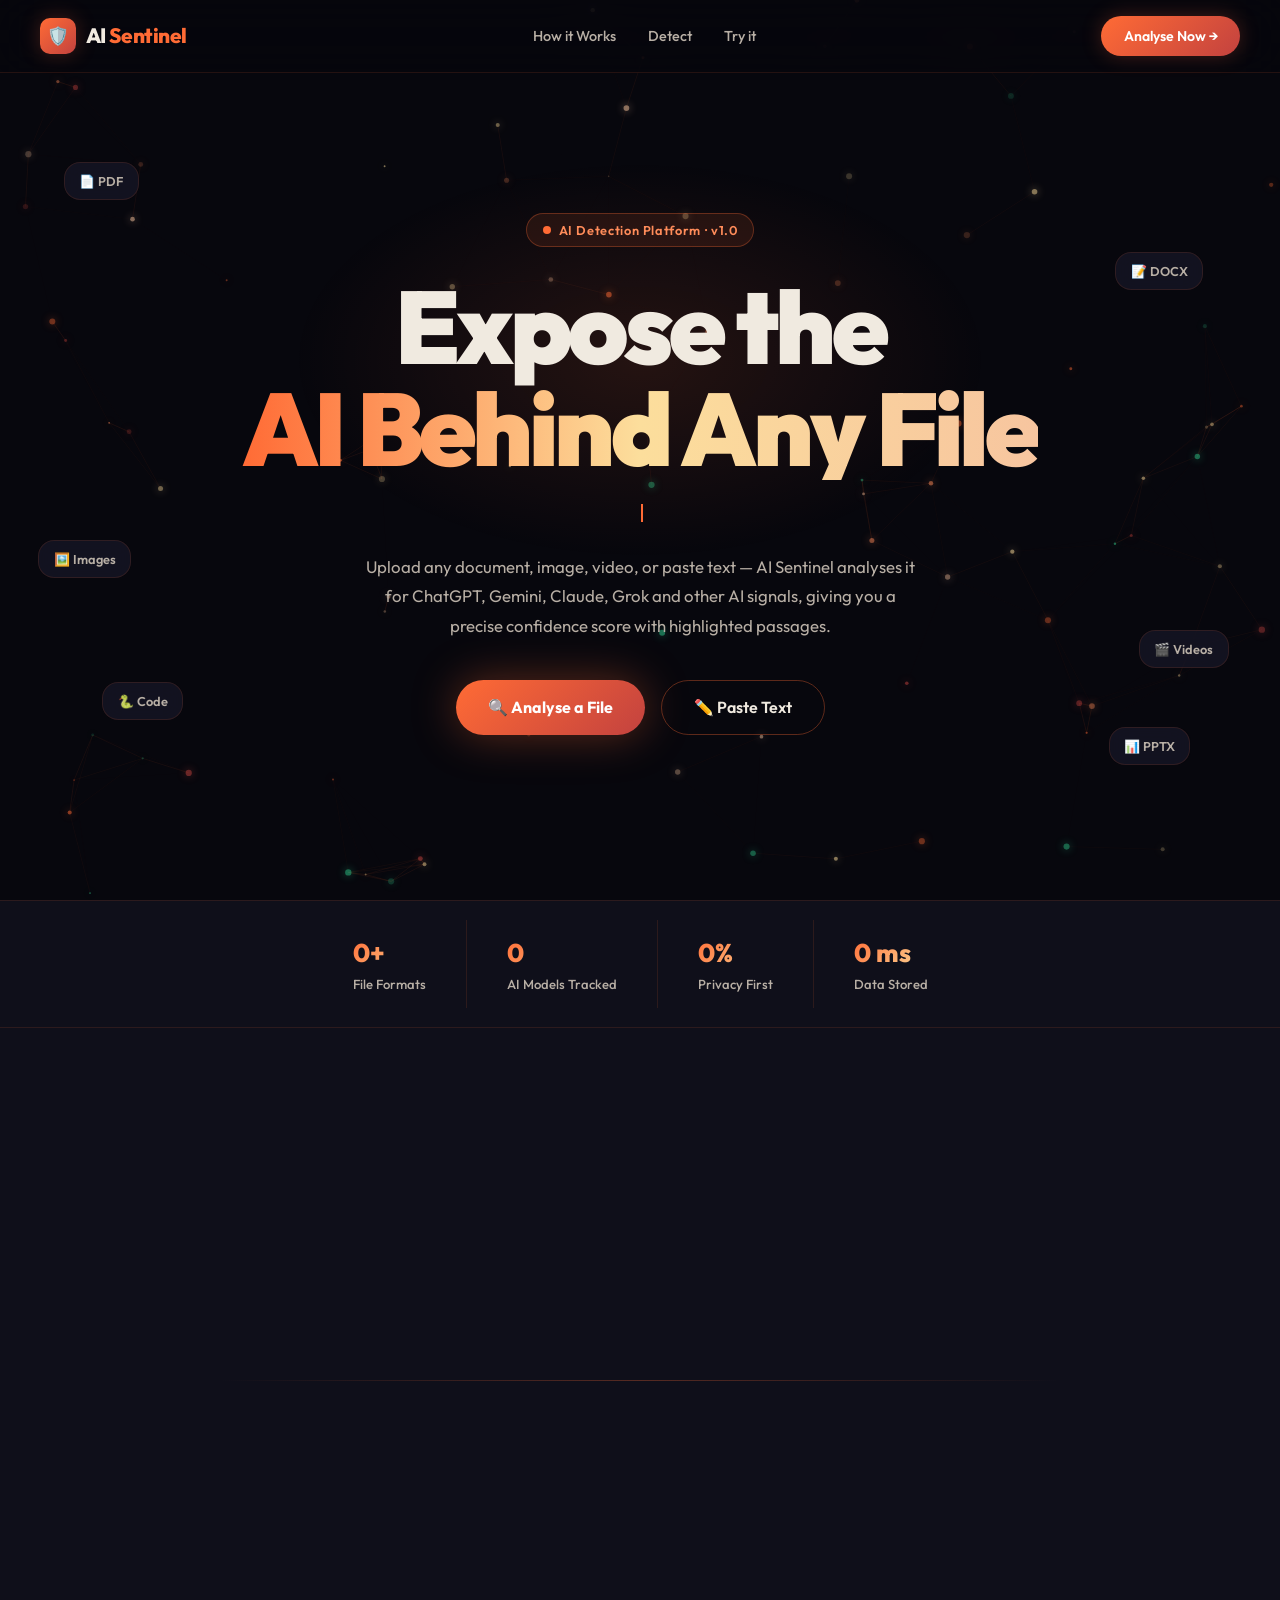
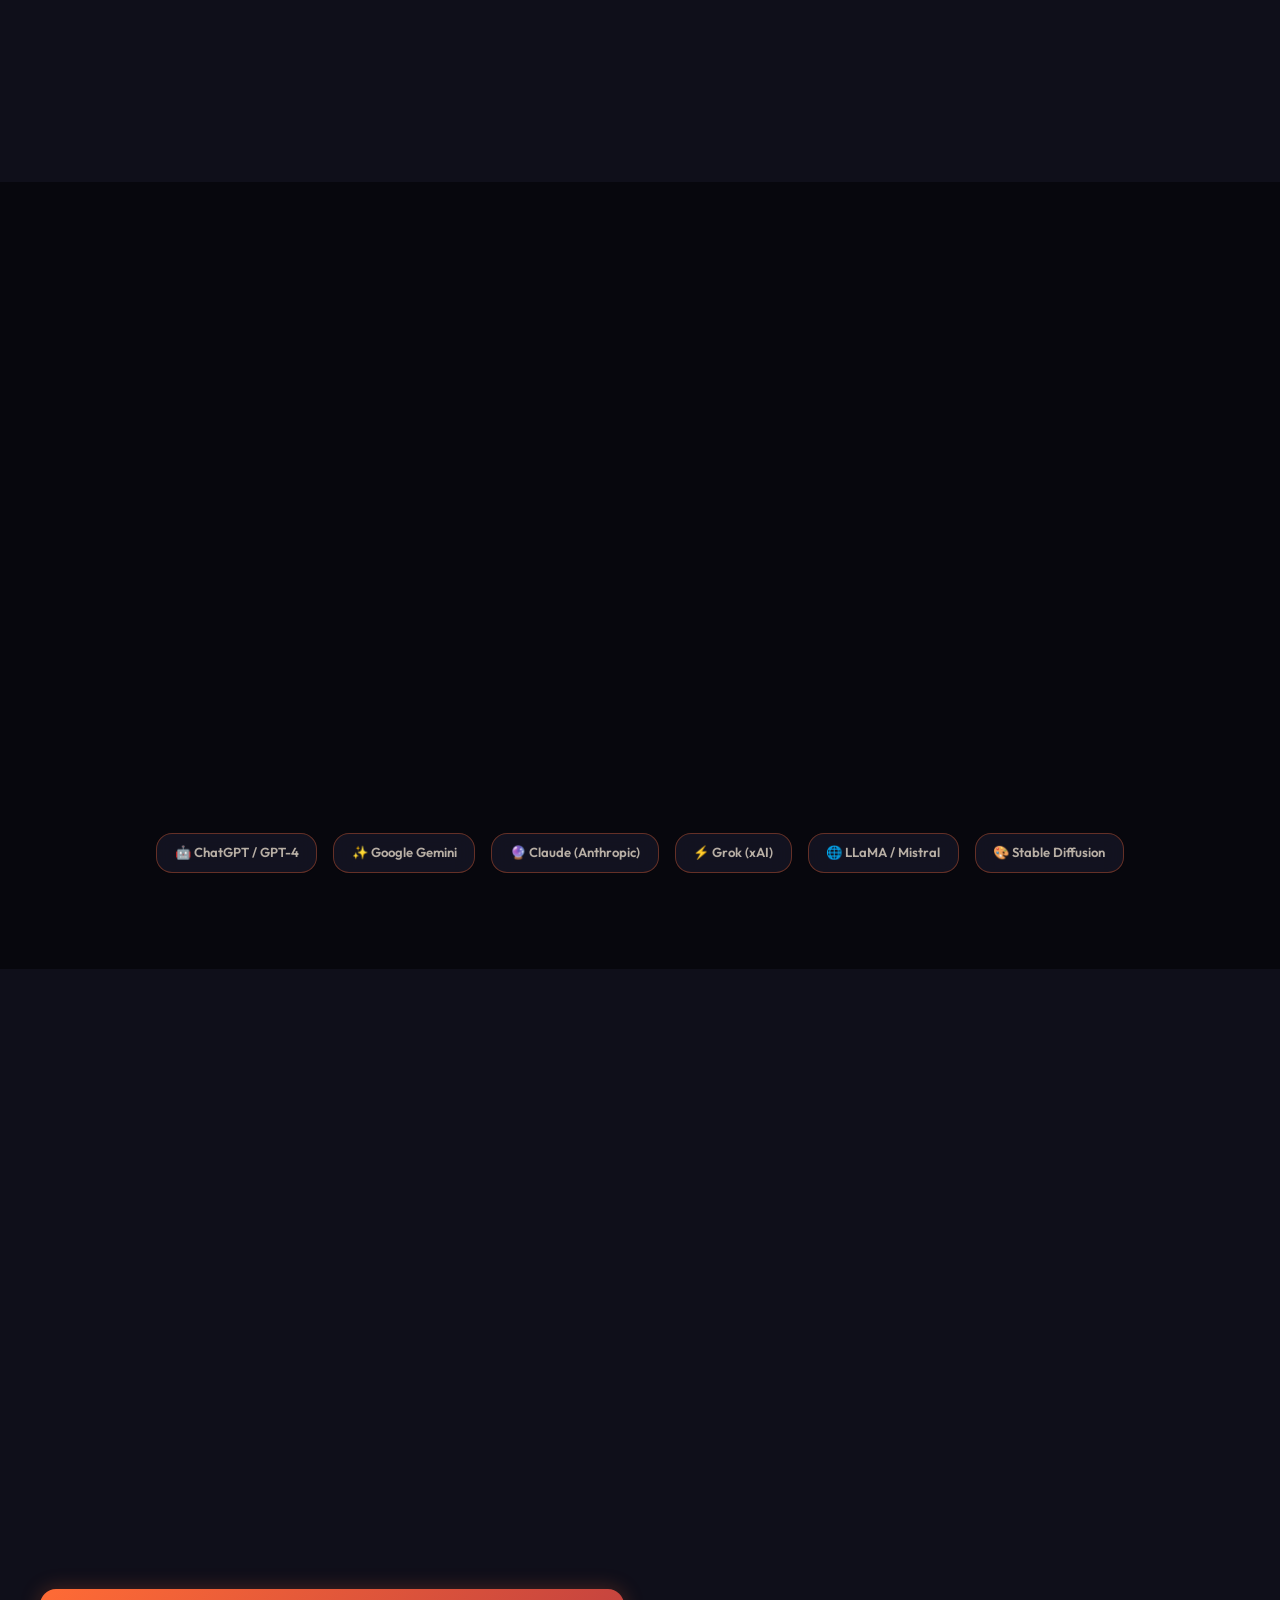
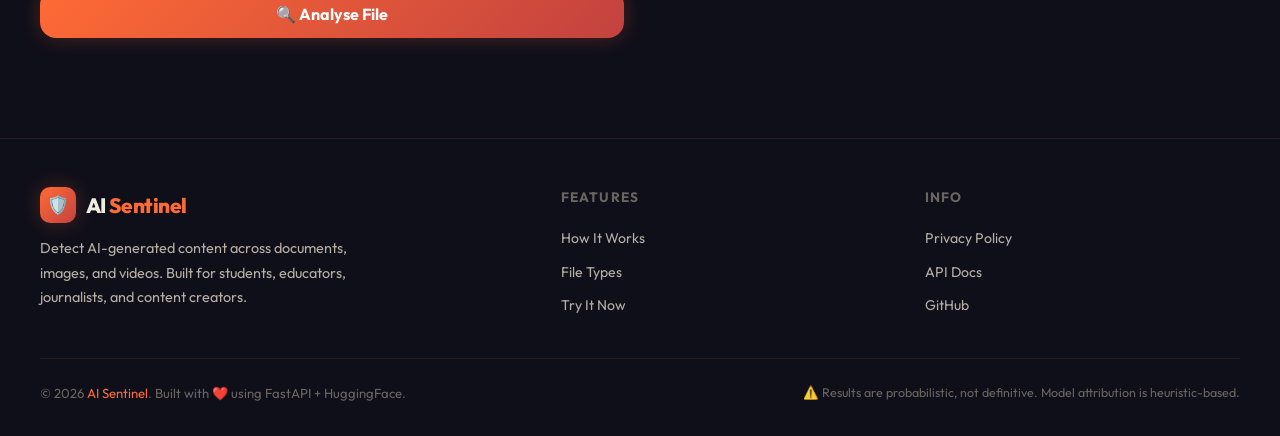
==== frontend/index.html @ 865d2814 "feat: Initial release of AI Sentinel v1.0.0 - Full-stack AI content detection (text, images, videos," ====
<!DOCTYPE html>
<html lang="en">
<head>
  <meta charset="UTF-8" />
  <meta name="viewport" content="width=device-width, initial-scale=1.0" />
  <title>AI Sentinel — AI Content Detector & Plagiarism Scanner</title>
  <meta name="description" content="Detect ChatGPT, Gemini, Claude & Grok AI-generated content in any file. Scan documents, images, videos, and code with AI Sentinel." />

  <link rel="stylesheet" href="css/main.css" />
  <link rel="stylesheet" href="css/animations.css" />
</head>
<body>

<!-- ══════════ HEADER ══════════ -->
<header class="header" id="header">
  <div class="logo">
    <div class="logo-icon">🛡️</div>
    <span class="logo-text">AI <span>Sentinel</span></span>
  </div>
  <nav>
    <ul class="nav">
      <li><a href="#how-it-works">How it Works</a></li>
      <li><a href="#what-we-detect">Detect</a></li>
      <li><a href="#upload">Try it</a></li>
    </ul>
  </nav>
  <a href="#upload" class="btn-header">Analyse Now →</a>
  <button class="hamburger" aria-label="Menu">
    <span></span><span></span><span></span>
  </button>
</header>

<!-- ══════════ HERO ══════════ -->
<section class="hero" id="hero">
  <canvas id="particle-canvas"></canvas>

  <!-- Floating file type badges -->
  <div class="hero-floats" aria-hidden="true">
    <div class="float-badge">📄 PDF</div>
    <div class="float-badge">📝 DOCX</div>
    <div class="float-badge">🖼️ Images</div>
    <div class="float-badge">🎬 Videos</div>
    <div class="float-badge">🐍 Code</div>
    <div class="float-badge">📊 PPTX</div>
  </div>

  <div class="hero-content">
    <div class="hero-badge">
      <span class="badge-dot"></span>
      AI Detection Platform · v1.0
    </div>

    <h1 class="hero-title">
      <span class="line1">Expose the</span>
      <span class="line2">AI Behind Any File</span>
    </h1>

    <p class="hero-typewriter">
      <span id="typewriter-text"></span><span class="typewriter-cursor"></span>
    </p>

    <p class="hero-desc">
      Upload any document, image, video, or paste text — AI Sentinel
      analyses it for ChatGPT, Gemini, Claude, Grok and other AI signals,
      giving you a precise confidence score with highlighted passages.
    </p>

    <div class="hero-actions">
      <a href="#upload" class="btn-primary">🔍 Analyse a File</a>
      <a href="#upload" class="btn-secondary">✏️ Paste Text</a>
    </div>
  </div>
</section>

<!-- ══════════ STATS BAR ══════════ -->
<div class="stats-bar">
  <div class="stat-item">
    <div>
      <div class="stat-num"><span data-count="15" data-suffix="+">0+</span></div>
      <div class="stat-label">File Formats</div>
    </div>
  </div>
  <div class="stat-item">
    <div>
      <div class="stat-num"><span data-count="6" data-suffix="">0</span></div>
      <div class="stat-label">AI Models Tracked</div>
    </div>
  </div>
  <div class="stat-item">
    <div>
      <div class="stat-num"><span data-count="100" data-suffix="%">0%</span></div>
      <div class="stat-label">Privacy First</div>
    </div>
  </div>
  <div class="stat-item">
    <div>
      <div class="stat-num"><span data-count="0" data-suffix=" ms">0 ms</span></div>
      <div class="stat-label">Data Stored</div>
    </div>
  </div>
</div>

<!-- ══════════ HOW IT WORKS ══════════ -->
<section class="how-section" id="how-it-works">
  <div class="container">
    <div style="text-align:center; margin-bottom:.5rem">
      <span class="section-tag reveal">⚙️ Process</span>
    </div>
    <h2 class="section-title reveal" style="text-align:center">How It <span>Works</span></h2>
    <p class="section-subtitle reveal" style="text-align:center; margin:0 auto 1rem">
      Three steps to uncover AI-generated content in any file.
    </p>

    <div class="steps-grid">
      <div class="step-card reveal delay-1">
        <div class="step-num">01</div>
        <div class="step-icon">📁</div>
        <h3 class="step-title">Upload Your File</h3>
        <p class="step-desc">Drag &amp; drop any document, image, or video — or simply paste text directly. We support PDF, DOCX, PPTX, code files, JPG, PNG, MP4 and more.</p>
      </div>
      <div class="step-card reveal delay-2">
        <div class="step-num">02</div>
        <div class="step-icon">🔬</div>
        <h3 class="step-title">Deep AI Analysis</h3>
        <p class="step-desc">Our engine extracts text, images, and video frames then runs them through state-of-the-art HuggingFace models to compute AI probability scores.</p>
      </div>
      <div class="step-card reveal delay-3">
        <div class="step-num">03</div>
        <div class="step-icon">📊</div>
        <h3 class="step-title">Detailed Report</h3>
        <p class="step-desc">Get a full breakdown — overall AI %, per-model attribution, highlighted passages, video timeline, and a downloadable report you can share.</p>
      </div>
    </div>
  </div>
</section>

<!-- ══════════ WHAT WE DETECT ══════════ -->
<section id="what-we-detect" style="background:var(--bg-0)">
  <div class="container">
    <span class="section-tag reveal">🎯 Coverage</span>
    <h2 class="section-title reveal">What We <span>Detect</span></h2>
    <p class="section-subtitle reveal">Every file type, every format, every corner.</p>

    <div class="detect-grid" style="margin-top:3rem">
      <div class="detect-card reveal delay-1">
        <div class="detect-icon">📄</div>
        <h3 class="detect-title">Documents</h3>
        <div class="detect-tags">
          <span class="tag">.pdf</span><span class="tag">.docx</span><span class="tag">.pptx</span>
          <span class="tag">.txt</span><span class="tag">.md</span>
        </div>
      </div>
      <div class="detect-card reveal delay-2">
        <div class="detect-icon">🐍</div>
        <h3 class="detect-title">Code Files</h3>
        <div class="detect-tags">
          <span class="tag">.py</span><span class="tag">.js</span><span class="tag">.java</span>
          <span class="tag">.cpp</span><span class="tag">.go</span><span class="tag">+20</span>
        </div>
      </div>
      <div class="detect-card reveal delay-3">
        <div class="detect-icon">🖼️</div>
        <h3 class="detect-title">Images</h3>
        <div class="detect-tags">
          <span class="tag">.jpg</span><span class="tag">.png</span><span class="tag">.webp</span>
          <span class="tag">.gif</span><span class="tag">.bmp</span>
        </div>
      </div>
      <div class="detect-card reveal delay-4">
        <div class="detect-icon">🎬</div>
        <h3 class="detect-title">Videos</h3>
        <div class="detect-tags">
          <span class="tag">.mp4</span><span class="tag">.mov</span><span class="tag">.webm</span>
        </div>
        <p style="font-size:.75rem; color:var(--txt-3); margin-top:.5rem">Max 2 min · 100 MB</p>
      </div>
      <div class="detect-card reveal delay-5">
        <div class="detect-icon">✏️</div>
        <h3 class="detect-title">Plain Text</h3>
        <div class="detect-tags">
          <span class="tag">Essays</span><span class="tag">Reports</span><span class="tag">Articles</span>
        </div>
      </div>
    </div>

    <!-- AI Models we track -->
    <div style="margin-top:4rem; text-align:center">
      <p class="section-tag reveal" style="justify-content:center">🤖 AI Models Tracked</p>
      <div style="display:flex; flex-wrap:wrap; gap:1rem; justify-content:center; margin-top:1.5rem">
        <span class="model-badge">🤖 ChatGPT / GPT-4</span>
        <span class="model-badge">✨ Google Gemini</span>
        <span class="model-badge">🔮 Claude (Anthropic)</span>
        <span class="model-badge">⚡ Grok (xAI)</span>
        <span class="model-badge">🌐 LLaMA / Mistral</span>
        <span class="model-badge">🎨 Stable Diffusion</span>
      </div>
    </div>
  </div>
</section>

<!-- ══════════ UPLOAD ZONE ══════════ -->
<section class="upload-section" id="upload">
  <div class="container">
    <span class="section-tag reveal">🚀 Try It Now</span>
    <h2 class="section-title reveal">Analyse <span>Your Content</span></h2>
    <p class="section-subtitle reveal">Upload a file or paste text below. Results in seconds.</p>

    <div class="upload-container">

      <!-- Drop Zone -->
      <div>
        <div class="drop-zone reveal reveal-left" id="drop-zone" tabindex="0" role="button" aria-label="Upload file">
          <div class="drop-orbital" aria-hidden="true"></div>
          <div class="drop-icon">📂</div>
          <h3 class="drop-title">Drop your file here</h3>
          <p class="drop-hint">or <span>click to browse</span></p>
          <div class="file-formats">
            <span class="format-chip">pdf</span>
            <span class="format-chip">docx</span>
            <span class="format-chip">pptx</span>
            <span class="format-chip">txt</span>
            <span class="format-chip">py / js / cpp</span>
            <span class="format-chip">jpg / png</span>
            <span class="format-chip">mp4 / mov</span>
          </div>
        </div>
        <input type="file" id="file-input"
          accept=".pdf,.docx,.pptx,.txt,.md,.py,.js,.ts,.jsx,.tsx,.html,.css,.java,.cpp,.c,.go,.rs,.rb,.php,.swift,.kt,.sql,.json,.xml,.yaml,.jpg,.jpeg,.png,.gif,.bmp,.webp,.mp4,.mov,.webm" />

        <div class="selected-file" id="selected-file">
          <span id="file-icon-selected" style="font-size:1.8rem">📄</span>
          <div class="file-info">
            <div class="file-name" id="file-name-display">filename.pdf</div>
            <div class="file-size" id="file-size-display">0 KB</div>
          </div>
          <button class="btn-remove-file" id="remove-file" aria-label="Remove file">✕</button>
        </div>

        <button class="btn-analyze" id="btn-analyze-file" style="margin-top:1.2rem">
          🔍 Analyse File
        </button>
      </div>

      <!-- Text Paste Panel -->
      <div class="text-panel reveal reveal-right">
        <label for="text-input">✏️ Or paste text directly</label>
        <textarea
          id="text-input"
          placeholder="Paste any essay, article, report, or code here… (minimum 20 characters)"
          spellcheck="false"
        ></textarea>
        <button class="btn-analyze" id="btn-analyze-text">
          🔍 Analyse Text
        </button>
      </div>
    </div>
  </div>
</section>

<!-- ══════════ SCAN OVERLAY ══════════ -->
<div class="scan-overlay" id="scan-overlay" role="dialog" aria-live="polite">
  <div class="scan-ring">
    <div class="ring"></div>
    <div class="ring"></div>
    <div class="ring"></div>
    <div class="scan-ring-icon">🛡️</div>
  </div>
  <h2 class="scan-title">AI Sentinel Scanning…</h2>
  <p class="scan-status" id="scan-status">Preparing…</p>
  <div class="scan-progress-bar">
    <div class="scan-progress-fill" id="scan-progress-fill"></div>
  </div>
</div>

<!-- ══════════ FOOTER ══════════ -->
<footer class="footer">
  <div class="footer-inner">
    <div class="footer-brand">
      <div class="logo" style="margin-bottom:.8rem">
        <div class="logo-icon">🛡️</div>
        <span class="logo-text">AI <span>Sentinel</span></span>
      </div>
      <p class="footer-desc">
        Detect AI-generated content across documents, images, and videos.
        Built for students, educators, journalists, and content creators.
      </p>
    </div>
    <div class="footer-col">
      <h4>Features</h4>
      <ul>
        <li><a href="#how-it-works">How It Works</a></li>
        <li><a href="#what-we-detect">File Types</a></li>
        <li><a href="#upload">Try It Now</a></li>
      </ul>
    </div>
    <div class="footer-col">
      <h4>Info</h4>
      <ul>
        <li><a href="#">Privacy Policy</a></li>
        <li><a href="#">API Docs</a></li>
        <li><a href="#">GitHub</a></li>
      </ul>
    </div>
  </div>
  <div class="footer-bottom">
    <p class="footer-copy">© 2026 <span>AI Sentinel</span>. Built with ❤️ using FastAPI + HuggingFace.</p>
    <p class="disclaimer-text">
      ⚠️ Results are probabilistic, not definitive. Model attribution is heuristic-based.
    </p>
  </div>
</footer>

<script src="js/config.js"></script>
<script src="js/particles.js"></script>
<script src="js/main.js"></script>
</body>
</html>
---- frontend/css/main.css ----
/* ═══════════════════════════════════════════════════════════
   AI SENTINEL — MAIN CSS
   Theme: Cosmic Candy (Ember · Peach · Terra · Honey)
   ═══════════════════════════════════════════════════════════ */

@import url('https://fonts.googleapis.com/css2?family=Outfit:wght@300;400;500;600;700;800;900&family=JetBrains+Mono:wght@400;500&display=swap');

/* ── DESIGN TOKENS ──────────────────────────────────────── */
:root {
  --bg-0:      #07070D;
  --bg-1:      #0F0F1A;
  --bg-2:      #161626;
  --bg-card:   #1C1C2E;
  --bg-glass:  rgba(28, 28, 46, 0.6);

  --ember:     #FF6B35;
  --ember-d:   #D94F1A;
  --ember-l:   #FF8C5A;
  --peach:     #F7C59F;
  --terra:     #C3423F;
  --honey:     #FCDE9C;
  --jade:      #2DC78A;
  --jade-d:    #1A936F;

  --txt-1:     #F0EAE0;
  --txt-2:     #B8AFA5;
  --txt-3:     #6B6560;

  --border:    rgba(255, 107, 53, 0.12);
  --border-h:  rgba(255, 107, 53, 0.35);

  --glow-sm:   0 0 20px rgba(255, 107, 53, 0.25);
  --glow-md:   0 0 45px rgba(255, 107, 53, 0.35);
  --glow-lg:   0 0 90px rgba(255, 107, 53, 0.4);

  --r-sm: 8px;  --r-md: 16px;  --r-lg: 24px;  --r-xl: 40px;
  --ease: cubic-bezier(0.4, 0, 0.2, 1);
  --t:    0.3s var(--ease);

  --font:  'Outfit', sans-serif;
  --mono:  'JetBrains Mono', monospace;
}

/* ── RESET ──────────────────────────────────────────────── */
*, *::before, *::after { box-sizing: border-box; margin: 0; padding: 0; }
html { scroll-behavior: smooth; font-size: 16px; }
body {
  font-family: var(--font);
  background: var(--bg-0);
  color: var(--txt-1);
  line-height: 1.6;
  overflow-x: hidden;
}
a { color: inherit; text-decoration: none; }
img { max-width: 100%; display: block; }
button { font-family: var(--font); cursor: pointer; border: none; outline: none; }

/* ── SCROLLBAR ───────────────────────────────────────────── */
::-webkit-scrollbar { width: 6px; }
::-webkit-scrollbar-track { background: var(--bg-1); }
::-webkit-scrollbar-thumb { background: var(--ember-d); border-radius: 3px; }
::-webkit-scrollbar-thumb:hover { background: var(--ember); }

/* ── SELECTION ───────────────────────────────────────────── */
::selection { background: rgba(255, 107, 53, 0.3); color: var(--txt-1); }

/* ══════════════════════════════════════════════════════════
   HEADER
══════════════════════════════════════════════════════════ */
.header {
  position: fixed;
  top: 0; left: 0; right: 0;
  z-index: 1000;
  display: flex;
  align-items: center;
  justify-content: space-between;
  padding: 1rem 2.5rem;
  background: rgba(7, 7, 13, 0.7);
  backdrop-filter: blur(24px);
  -webkit-backdrop-filter: blur(24px);
  border-bottom: 1px solid var(--border);
  transition: var(--t);
}
.header.scrolled {
  background: rgba(7, 7, 13, 0.92);
  box-shadow: var(--glow-sm);
}

.logo {
  display: flex;
  align-items: center;
  gap: .6rem;
  font-size: 1.3rem;
  font-weight: 800;
  letter-spacing: -.02em;
}
.logo-icon {
  width: 36px; height: 36px;
  background: linear-gradient(135deg, var(--ember), var(--terra));
  border-radius: 10px;
  display: flex; align-items: center; justify-content: center;
  font-size: 1.1rem;
  box-shadow: var(--glow-sm);
}
.logo-text { color: var(--txt-1); }
.logo-text span { color: var(--ember); }

.nav {
  display: flex;
  align-items: center;
  gap: 2rem;
  list-style: none;
}
.nav a {
  font-size: .9rem;
  font-weight: 500;
  color: var(--txt-2);
  transition: color var(--t);
  position: relative;
}
.nav a::after {
  content: '';
  position: absolute;
  bottom: -4px; left: 0;
  width: 0; height: 2px;
  background: var(--ember);
  border-radius: 1px;
  transition: width var(--t);
}
.nav a:hover { color: var(--txt-1); }
.nav a:hover::after { width: 100%; }

.btn-header {
  padding: .55rem 1.4rem;
  background: linear-gradient(135deg, var(--ember), var(--terra));
  color: #fff;
  font-size: .88rem;
  font-weight: 600;
  border-radius: var(--r-xl);
  box-shadow: var(--glow-sm);
  transition: var(--t);
}
.btn-header:hover {
  transform: translateY(-2px);
  box-shadow: var(--glow-md);
}

/* ══════════════════════════════════════════════════════════
   HERO
══════════════════════════════════════════════════════════ */
.hero {
  position: relative;
  min-height: 100svh;
  display: flex;
  flex-direction: column;
  align-items: center;
  justify-content: center;
  text-align: center;
  padding: 8rem 2rem 5rem;
  overflow: hidden;
}
#particle-canvas {
  position: absolute;
  inset: 0;
  z-index: 0;
  pointer-events: none;
}
.hero-content { position: relative; z-index: 2; max-width: 860px; }

.hero-badge {
  display: inline-flex;
  align-items: center;
  gap: .5rem;
  padding: .35rem 1rem;
  background: rgba(255, 107, 53, 0.1);
  border: 1px solid rgba(255, 107, 53, 0.3);
  border-radius: 999px;
  font-size: .8rem;
  font-weight: 600;
  color: var(--ember-l);
  margin-bottom: 1.8rem;
  letter-spacing: .05em;
}
.badge-dot {
  width: 8px; height: 8px;
  background: var(--ember);
  border-radius: 50%;
  animation: pulse-dot 1.8s ease infinite;
}

.hero-title {
  font-size: clamp(3rem, 8vw, 7rem);
  font-weight: 900;
  letter-spacing: -.04em;
  line-height: 1;
  margin-bottom: 1rem;
}
.hero-title .line1 { display: block; color: var(--txt-1); }
.hero-title .line2 {
  display: block;
  background: linear-gradient(90deg, var(--ember), var(--honey), var(--peach));
  -webkit-background-clip: text;
  -webkit-text-fill-color: transparent;
  background-clip: text;
}

.hero-typewriter {
  font-size: 1.15rem;
  font-weight: 500;
  color: var(--txt-2);
  height: 1.8em;
  margin-bottom: 1.4rem;
}
.typewriter-cursor {
  display: inline-block;
  width: 2px;
  height: 1em;
  background: var(--ember);
  margin-left: 3px;
  animation: blink 0.9s step-end infinite;
  vertical-align: text-bottom;
}

.hero-desc {
  max-width: 560px;
  margin: 0 auto 2.5rem;
  font-size: 1.05rem;
  color: var(--txt-2);
  line-height: 1.75;
}

.hero-actions {
  display: flex;
  gap: 1rem;
  justify-content: center;
  flex-wrap: wrap;
}

.btn-primary {
  display: inline-flex;
  align-items: center;
  gap: .55rem;
  padding: .85rem 2rem;
  background: linear-gradient(135deg, var(--ember), var(--terra));
  color: #fff;
  font-size: 1rem;
  font-weight: 700;
  border-radius: var(--r-xl);
  box-shadow: var(--glow-md);
  transition: var(--t);
}
.btn-primary:hover {
  transform: translateY(-3px);
  box-shadow: var(--glow-lg);
}

.btn-secondary {
  display: inline-flex;
  align-items: center;
  gap: .55rem;
  padding: .85rem 2rem;
  background: transparent;
  color: var(--txt-1);
  font-size: 1rem;
  font-weight: 600;
  border: 1.5px solid var(--border-h);
  border-radius: var(--r-xl);
  transition: var(--t);
}
.btn-secondary:hover {
  border-color: var(--ember);
  color: var(--ember);
  background: rgba(255, 107, 53, 0.07);
  transform: translateY(-3px);
}

/* Floating file badges */
.hero-floats {
  position: absolute;
  inset: 0;
  pointer-events: none;
  z-index: 1;
}
.float-badge {
  position: absolute;
  background: var(--bg-glass);
  border: 1px solid var(--border);
  backdrop-filter: blur(12px);
  border-radius: var(--r-md);
  padding: .5rem .9rem;
  font-size: .8rem;
  font-weight: 600;
  color: var(--txt-2);
  display: flex;
  align-items: center;
  gap: .4rem;
  animation: float-drift 6s ease-in-out infinite;
}
.float-badge:nth-child(1)  { top: 18%; left: 5%;   animation-delay: 0s;   animation-duration: 7s; }
.float-badge:nth-child(2)  { top: 28%; right: 6%;  animation-delay: 1s;   animation-duration: 8s; }
.float-badge:nth-child(3)  { top: 60%; left: 3%;   animation-delay: 2s;   animation-duration: 6s; }
.float-badge:nth-child(4)  { top: 70%; right: 4%;  animation-delay: 1.5s; animation-duration: 7.5s; }
.float-badge:nth-child(5)  { bottom: 20%; left: 8%; animation-delay: .5s; animation-duration: 9s; }
.float-badge:nth-child(6)  { bottom: 15%; right:7%; animation-delay: 3s;  animation-duration: 6.5s; }

/* Static model badges — used in "AI Models Tracked" section */
.model-badge {
  position: static;
  display: inline-flex;
  align-items: center;
  gap: .45rem;
  padding: .55rem 1.1rem;
  background: var(--bg-glass);
  border: 1px solid var(--border-h);
  backdrop-filter: blur(12px);
  border-radius: var(--r-md);
  font-size: .82rem;
  font-weight: 600;
  color: var(--txt-2);
  transition: border-color var(--t), color var(--t), transform var(--t);
  white-space: nowrap;
}
.model-badge:hover {
  border-color: var(--ember);
  color: var(--ember-l);
  transform: translateY(-3px);
}

/* Wrapper for model-badge group */
.model-badges-row {
  display: flex;
  flex-wrap: wrap;
  gap: 1rem;
  justify-content: center;
  margin-top: 1.5rem;
}

/* ══════════════════════════════════════════════════════════
   STATS BAR
══════════════════════════════════════════════════════════ */
.stats-bar {
  display: flex;
  justify-content: center;
  flex-wrap: wrap;
  gap: 0;
  background: var(--bg-1);
  border-top: 1px solid var(--border);
  border-bottom: 1px solid var(--border);
  padding: 1.2rem 2rem;
}
.stat-item {
  display: flex;
  align-items: center;
  gap: .8rem;
  padding: .8rem 2.5rem;
  border-right: 1px solid var(--border);
}
.stat-item:last-child { border-right: none; }
.stat-num {
  font-size: 1.6rem;
  font-weight: 800;
  background: linear-gradient(135deg, var(--ember), var(--honey));
  -webkit-background-clip: text;
  -webkit-text-fill-color: transparent;
  background-clip: text;
}
.stat-label { font-size: .82rem; color: var(--txt-2); font-weight: 500; }

/* ══════════════════════════════════════════════════════════
   SECTIONS SHARED
══════════════════════════════════════════════════════════ */
section { padding: 6rem 2rem; }
.container { max-width: 1200px; margin: 0 auto; }

.section-tag {
  display: inline-flex;
  align-items: center;
  gap: .4rem;
  font-size: .78rem;
  font-weight: 700;
  letter-spacing: .12em;
  text-transform: uppercase;
  color: var(--ember);
  margin-bottom: 1rem;
}
.section-title {
  font-size: clamp(1.8rem, 4vw, 3rem);
  font-weight: 800;
  letter-spacing: -.03em;
  line-height: 1.15;
  margin-bottom: 1rem;
}
.section-title span { color: var(--ember); }
.section-subtitle {
  font-size: 1.05rem;
  color: var(--txt-2);
  max-width: 560px;
  line-height: 1.7;
}

/* ══════════════════════════════════════════════════════════
   HOW IT WORKS
══════════════════════════════════════════════════════════ */
.how-section { background: var(--bg-1); }

.steps-grid {
  display: grid;
  grid-template-columns: repeat(auto-fit, minmax(280px, 1fr));
  gap: 2rem;
  margin-top: 3.5rem;
  position: relative;
}
.steps-grid::before {
  content: '';
  position: absolute;
  top: 52px;
  left: 15%;
  right: 15%;
  height: 1px;
  background: linear-gradient(90deg, transparent, var(--ember), transparent);
  opacity: .3;
}

.step-card {
  background: var(--bg-card);
  border: 1px solid var(--border);
  border-radius: var(--r-lg);
  padding: 2.2rem;
  text-align: center;
  position: relative;
  transition: var(--t);
}
.step-card:hover {
  border-color: var(--border-h);
  transform: translateY(-6px);
  box-shadow: var(--glow-sm);
}

.step-num {
  display: inline-flex;
  align-items: center;
  justify-content: center;
  width: 56px; height: 56px;
  background: linear-gradient(135deg, var(--ember), var(--terra));
  border-radius: 50%;
  font-size: 1.3rem;
  font-weight: 800;
  margin: 0 auto 1.5rem;
  box-shadow: var(--glow-sm);
}
.step-icon {
  font-size: 2.2rem;
  margin-bottom: 1rem;
}
.step-title { font-size: 1.15rem; font-weight: 700; margin-bottom: .6rem; }
.step-desc  { font-size: .9rem; color: var(--txt-2); line-height: 1.65; }

/* ══════════════════════════════════════════════════════════
   WHAT WE DETECT
══════════════════════════════════════════════════════════ */
.detect-grid {
  display: grid;
  grid-template-columns: repeat(auto-fit, minmax(200px, 1fr));
  gap: 1.5rem;
  margin-top: 3rem;
}

.detect-card {
  background: var(--bg-card);
  border: 1px solid var(--border);
  border-radius: var(--r-lg);
  padding: 2rem 1.5rem;
  text-align: center;
  transition: var(--t);
  cursor: default;
  position: relative;
  overflow: hidden;
}
.detect-card::before {
  content: '';
  position: absolute;
  inset: 0;
  background: linear-gradient(135deg, transparent 60%, rgba(255,107,53,.06));
  opacity: 0;
  transition: opacity var(--t);
}
.detect-card:hover {
  border-color: var(--border-h);
  transform: translateY(-4px);
  box-shadow: var(--glow-sm);
}
.detect-card:hover::before { opacity: 1; }

.detect-icon {
  font-size: 2.5rem;
  margin-bottom: 1rem;
  filter: drop-shadow(0 0 8px rgba(255, 107, 53, 0.3));
}
.detect-title { font-size: 1rem; font-weight: 700; margin-bottom: .4rem; }
.detect-tags  {
  display: flex;
  flex-wrap: wrap;
  gap: .3rem;
  justify-content: center;
  margin-top: .6rem;
}
.tag {
  font-size: .7rem;
  font-weight: 600;
  font-family: var(--mono);
  padding: .2rem .5rem;
  background: rgba(255, 107, 53, 0.1);
  border: 1px solid rgba(255, 107, 53, 0.2);
  border-radius: 4px;
  color: var(--ember-l);
}

/* ══════════════════════════════════════════════════════════
   UPLOAD ZONE
══════════════════════════════════════════════════════════ */
.upload-section { background: var(--bg-1); }

.upload-container {
  display: grid;
  grid-template-columns: 1fr 1fr;
  gap: 2rem;
  margin-top: 3rem;
  align-items: start;
}
@media (max-width: 900px) {
  .upload-container { grid-template-columns: 1fr; }
}

.drop-zone {
  position: relative;
  border: 2px dashed var(--border-h);
  border-radius: var(--r-lg);
  padding: 3.5rem 2rem;
  text-align: center;
  cursor: pointer;
  transition: var(--t);
  background: var(--bg-card);
  overflow: hidden;
}
.drop-zone::before {
  content: '';
  position: absolute;
  inset: -2px;
  border-radius: var(--r-lg);
  background: linear-gradient(135deg, var(--ember), var(--honey), var(--terra));
  z-index: -1;
  opacity: 0;
  transition: opacity var(--t);
}
.drop-zone.dragging, .drop-zone:hover {
  border-color: transparent;
  background: rgba(28, 28, 46, 0.95);
}
.drop-zone.dragging::before, .drop-zone:hover::before { opacity: .15; }
.drop-zone.dragging { box-shadow: var(--glow-md); }

.drop-orbital {
  position: absolute;
  top: 50%; left: 50%;
  transform: translate(-50%, -50%);
  width: 120px; height: 120px;
  border: 2px dashed rgba(255,107,53,.25);
  border-radius: 50%;
  animation: spin 8s linear infinite;
  pointer-events: none;
}
.drop-orbital::after {
  content: '';
  position: absolute;
  top: -5px; left: 50%;
  width: 10px; height: 10px;
  background: var(--ember);
  border-radius: 50%;
  box-shadow: var(--glow-sm);
  transform: translateX(-50%);
}

.drop-icon  { font-size: 3rem; margin-bottom: 1rem; position: relative; z-index: 1; }
.drop-title { font-size: 1.15rem; font-weight: 700; margin-bottom: .4rem; position: relative; z-index: 1; }
.drop-hint  { font-size: .85rem; color: var(--txt-2); position: relative; z-index: 1; }
.drop-hint span { color: var(--ember); font-weight: 600; }

#file-input { display: none; }

.file-formats {
  display: flex;
  flex-wrap: wrap;
  gap: .4rem;
  justify-content: center;
  margin-top: 1.4rem;
  position: relative;
  z-index: 1;
}
.format-chip {
  font-size: .72rem;
  font-family: var(--mono);
  font-weight: 500;
  padding: .25rem .65rem;
  background: rgba(255,107,53,.08);
  border: 1px solid var(--border);
  border-radius: 999px;
  color: var(--txt-3);
}

/* Text paste panel */
.text-panel {
  background: var(--bg-card);
  border: 1px solid var(--border);
  border-radius: var(--r-lg);
  padding: 2rem;
  display: flex;
  flex-direction: column;
  gap: 1rem;
}
.text-panel label {
  font-size: .88rem;
  font-weight: 600;
  color: var(--txt-2);
}
.text-panel textarea {
  width: 100%;
  min-height: 220px;
  background: var(--bg-2);
  border: 1px solid var(--border);
  border-radius: var(--r-md);
  color: var(--txt-1);
  font-family: var(--mono);
  font-size: .85rem;
  padding: 1rem;
  resize: vertical;
  outline: none;
  transition: border-color var(--t);
}
.text-panel textarea:focus {
  border-color: var(--ember);
  box-shadow: 0 0 0 3px rgba(255,107,53,.1);
}
.text-panel textarea::placeholder { color: var(--txt-3); }
.btn-analyze {
  width: 100%;
  padding: .9rem;
  background: linear-gradient(135deg, var(--ember), var(--terra));
  color: #fff;
  font-size: 1rem;
  font-weight: 700;
  border-radius: var(--r-md);
  box-shadow: var(--glow-sm);
  transition: var(--t);
}
.btn-analyze:hover {
  transform: translateY(-2px);
  box-shadow: var(--glow-md);
}
.btn-analyze:disabled {
  opacity: .5;
  cursor: not-allowed;
  transform: none;
}

/* ── Selected file preview ──────────────────────────────── */
.selected-file {
  display: none;
  align-items: center;
  gap: 1rem;
  padding: 1rem 1.4rem;
  background: rgba(255,107,53,.07);
  border: 1px solid rgba(255,107,53,.25);
  border-radius: var(--r-md);
  margin-top: 1rem;
}
.selected-file.show { display: flex; }
.file-info { flex: 1; }
.file-name { font-weight: 600; font-size: .9rem; word-break: break-all; }
.file-size { font-size: .8rem; color: var(--txt-2); margin-top: .2rem; }
.btn-remove-file {
  background: none;
  color: var(--txt-3);
  font-size: 1.2rem;
  line-height: 1;
  transition: color var(--t);
}
.btn-remove-file:hover { color: var(--terra); }

/* ══════════════════════════════════════════════════════════
   SCANNING OVERLAY
══════════════════════════════════════════════════════════ */
.scan-overlay {
  position: fixed;
  inset: 0;
  z-index: 9999;
  background: rgba(7, 7, 13, 0.95);
  backdrop-filter: blur(20px);
  display: none;
  flex-direction: column;
  align-items: center;
  justify-content: center;
  gap: 2rem;
}
.scan-overlay.show { display: flex; }

.scan-ring {
  position: relative;
  width: 120px; height: 120px;
}
.scan-ring .ring {
  position: absolute;
  inset: 0;
  border-radius: 50%;
  border: 3px solid transparent;
  border-top-color: var(--ember);
  animation: ring-spin 1.2s linear infinite;
}
.scan-ring .ring:nth-child(2) {
  inset: 10px;
  border-top-color: var(--honey);
  animation-duration: 1.8s;
  animation-direction: reverse;
}
.scan-ring .ring:nth-child(3) {
  inset: 22px;
  border-top-color: var(--terra);
  animation-duration: 2.4s;
}
.scan-ring-icon {
  position: absolute;
  inset: 0;
  display: flex; align-items: center; justify-content: center;
  font-size: 2rem;
}

.scan-title {
  font-size: 1.4rem;
  font-weight: 700;
  color: var(--txt-1);
}
.scan-status {
  font-size: .92rem;
  color: var(--txt-2);
  min-height: 1.4em;
  text-align: center;
}

.scan-progress-bar {
  width: 300px;
  height: 4px;
  background: var(--bg-2);
  border-radius: 2px;
  overflow: hidden;
}
.scan-progress-fill {
  height: 100%;
  background: linear-gradient(90deg, var(--ember), var(--honey));
  border-radius: 2px;
  width: 0%;
  transition: width .3s var(--ease);
  box-shadow: var(--glow-sm);
}

/* ══════════════════════════════════════════════════════════
   FOOTER
══════════════════════════════════════════════════════════ */
.footer {
  background: var(--bg-1);
  border-top: 1px solid var(--border);
  padding: 3rem 2rem 2rem;
}
.footer-inner {
  max-width: 1200px;
  margin: 0 auto;
  display: grid;
  grid-template-columns: 1.5fr 1fr 1fr;
  gap: 3rem;
}
@media (max-width: 768px) {
  .footer-inner { grid-template-columns: 1fr; gap: 2rem; }
}

.footer-brand .logo { margin-bottom: 1rem; }
.footer-desc { font-size: .9rem; color: var(--txt-2); line-height: 1.7; max-width: 320px; }

.footer-col h4 {
  font-size: .85rem;
  font-weight: 700;
  letter-spacing: .08em;
  text-transform: uppercase;
  color: var(--txt-3);
  margin-bottom: 1rem;
}
.footer-col ul { list-style: none; }
.footer-col li { margin-bottom: .5rem; }
.footer-col a {
  font-size: .88rem;
  color: var(--txt-2);
  transition: color var(--t);
}
.footer-col a:hover { color: var(--ember); }

.footer-bottom {
  max-width: 1200px;
  margin: 2rem auto 0;
  padding-top: 1.5rem;
  border-top: 1px solid var(--border);
  display: flex;
  align-items: center;
  justify-content: space-between;
  flex-wrap: wrap;
  gap: 1rem;
}
.footer-copy { font-size: .82rem; color: var(--txt-3); }
.footer-copy span { color: var(--ember); }
.disclaimer-text {
  font-size: .78rem;
  color: var(--txt-3);
  max-width: 500px;
  text-align: right;
}

/* ══════════════════════════════════════════════════════════
   REVEAL (scroll-triggered)
══════════════════════════════════════════════════════════ */
.reveal {
  opacity: 0;
  transform: translateY(30px);
  transition: opacity .7s var(--ease), transform .7s var(--ease);
}
.reveal.visible { opacity: 1; transform: none; }
.reveal-left  { opacity: 0; transform: translateX(-40px); transition: opacity .7s var(--ease), transform .7s var(--ease); }
.reveal-right { opacity: 0; transform: translateX(40px);  transition: opacity .7s var(--ease), transform .7s var(--ease); }
.reveal-left.visible, .reveal-right.visible { opacity: 1; transform: none; }

/* Stagger delays */
.delay-1 { transition-delay: .1s; }
.delay-2 { transition-delay: .2s; }
.delay-3 { transition-delay: .3s; }
.delay-4 { transition-delay: .4s; }
.delay-5 { transition-delay: .5s; }

/* ══════════════════════════════════════════════════════════
   MOBILE NAV
══════════════════════════════════════════════════════════ */
.hamburger { display: none; flex-direction: column; gap: 5px; background: none; }
.hamburger span { display: block; width: 24px; height: 2px; background: var(--txt-1); border-radius: 1px; transition: var(--t); }

@media (max-width: 768px) {
  .header { padding: 1rem 1.25rem; }
  .nav, .btn-header { display: none; }
  .hamburger { display: flex; }
  .hero-title { font-size: clamp(2.6rem, 12vw, 4rem); }
  .steps-grid::before { display: none; }
  .stat-item { padding: .6rem 1rem; border-right: none; border-bottom: 1px solid var(--border); }
  .stat-item:last-child { border-bottom: none; }
}
---- frontend/css/animations.css ----
/* ═══════════════════════════════════════════════════════
   AI SENTINEL — ANIMATIONS CSS
   ═══════════════════════════════════════════════════════ */

/* ── KEYFRAMES ──────────────────────────────────────────── */
@keyframes pulse-dot {
  0%, 100% { transform: scale(1); opacity: 1; }
  50%       { transform: scale(1.5); opacity: .6; }
}

@keyframes blink {
  0%, 100% { opacity: 1; }
  50%       { opacity: 0; }
}

@keyframes float-drift {
  0%, 100% { transform: translateY(0px) rotate(0deg); }
  33%       { transform: translateY(-12px) rotate(1deg); }
  66%       { transform: translateY(6px) rotate(-1deg); }
}

@keyframes spin {
  from { transform: translate(-50%, -50%) rotate(0deg); }
  to   { transform: translate(-50%, -50%) rotate(360deg); }
}

@keyframes ring-spin {
  to { transform: rotate(360deg); }
}

@keyframes hero-glow-pulse {
  0%, 100% { opacity: .15; }
  50%       { opacity: .35; }
}

@keyframes gradient-shift {
  0%, 100% { background-position: 0% 50%; }
  50%       { background-position: 100% 50%; }
}

@keyframes count-up {
  from { opacity: 0; transform: translateY(20px); }
  to   { opacity: 1; transform: none; }
}

@keyframes shimmer {
  0%   { background-position: -200% 0; }
  100% { background-position: 200% 0; }
}

@keyframes drop-pulse {
  0%, 100% { box-shadow: 0 0 0 0 rgba(255,107,53,0); }
  50%       { box-shadow: 0 0 30px 8px rgba(255,107,53,.15); }
}

@keyframes scan-wave {
  0%   { transform: scaleX(0); transform-origin: left; }
  50%  { transform: scaleX(1); transform-origin: left; }
  51%  { transform: scaleX(1); transform-origin: right; }
  100% { transform: scaleX(0); transform-origin: right; }
}

@keyframes fade-in-up {
  from { opacity: 0; transform: translateY(24px); }
  to   { opacity: 1; transform: none; }
}

@keyframes draw-circle {
  from { stroke-dashoffset: 502; }
  to   { stroke-dashoffset: 0; }
}

@keyframes bar-grow {
  from { width: 0; }
}

/* ── HERO RADIAL GLOW ────────────────────────────────────── */
.hero::after {
  content: '';
  position: absolute;
  top: 40%;
  left: 50%;
  transform: translate(-50%, -50%);
  width: 700px;
  height: 400px;
  background: radial-gradient(ellipse, rgba(255,107,53,.12) 0%, transparent 70%);
  pointer-events: none;
  animation: hero-glow-pulse 4s ease infinite;
}

/* ── ANIMATED GRADIENT TEXT ──────────────────────────────── */
.gradient-text-animated {
  background: linear-gradient(270deg, var(--ember), var(--honey), var(--peach), var(--terra));
  background-size: 400% 400%;
  -webkit-background-clip: text;
  -webkit-text-fill-color: transparent;
  background-clip: text;
  animation: gradient-shift 5s ease infinite;
}

/* ── SHIMMER LOADING ─────────────────────────────────────── */
.shimmer {
  background: linear-gradient(90deg, var(--bg-card) 25%, rgba(255,107,53,.08) 50%, var(--bg-card) 75%);
  background-size: 200% 100%;
  animation: shimmer 1.8s infinite;
}

/* ── HERO ENTRANCE ───────────────────────────────────────── */
.hero-badge  { animation: fade-in-up .6s var(--ease) .1s both; }
.hero-title  { animation: fade-in-up .7s var(--ease) .25s both; }
.hero-typewriter { animation: fade-in-up .6s var(--ease) .45s both; }
.hero-desc   { animation: fade-in-up .6s var(--ease) .6s both; }
.hero-actions { animation: fade-in-up .6s var(--ease) .75s both; }
.float-badge { animation: float-drift 8s ease-in-out infinite; }

/* ── DROP ZONE ANIMATION ─────────────────────────────────── */
.drop-zone:focus-within, .drop-zone.active {
  animation: drop-pulse 2s ease infinite;
}

/* ── SCAN STEPS TEXT CYCLING ─────────────────────────────── */
.scan-status {
  animation: fade-in-up .4s var(--ease);
}

/* ── STEP CARD ICON HOVER ────────────────────────────────── */
.step-card:hover .step-icon {
  animation: float-drift 2s ease-in-out infinite;
}

/* ── DETECT CARD HOVER GLOW ──────────────────────────────── */
.detect-card:hover .detect-icon {
  filter: drop-shadow(0 0 16px rgba(255,107,53,.6));
  transform: scale(1.1);
  transition: all .3s var(--ease);
}

/* ── BUTTON RIPPLE ───────────────────────────────────────── */
.btn-primary, .btn-analyze {
  position: relative;
  overflow: hidden;
}
.btn-primary::after, .btn-analyze::after {
  content: '';
  position: absolute;
  inset: 0;
  background: radial-gradient(circle at center, rgba(255,255,255,.15) 0%, transparent 70%);
  opacity: 0;
  transition: opacity .3s;
}
.btn-primary:active::after, .btn-analyze:active::after { opacity: 1; }

/* ── PARTICLE CANVAS FADE ────────────────────────────────── */
#particle-canvas {
  animation: fade-in-up 1s ease .1s both;
}

/* ── TAB UNDERLINE SLIDE ─────────────────────────────────── */
.tab-btn { position: relative; }
.tab-btn.active::after {
  content: '';
  position: absolute;
  bottom: -2px; left: 0; right: 0;
  height: 2px;
  background: linear-gradient(90deg, var(--ember), var(--honey));
  border-radius: 1px;
  animation: bar-grow .3s var(--ease);
}

/* ── ORBITAL FLOAT BADGES (hero) ─────────────────────────── */
.float-badge { opacity: 0; animation: fade-in-up .6s var(--ease) 1s both, float-drift 8s ease-in-out 1.6s infinite; }
.float-badge:nth-child(1) { animation-delay: 1.0s, 1.6s; }
.float-badge:nth-child(2) { animation-delay: 1.2s, 1.8s; }
.float-badge:nth-child(3) { animation-delay: 1.4s, 2.0s; }
.float-badge:nth-child(4) { animation-delay: 1.6s, 2.2s; }
.float-badge:nth-child(5) { animation-delay: 1.8s, 2.4s; }
.float-badge:nth-child(6) { animation-delay: 2.0s, 2.6s; }
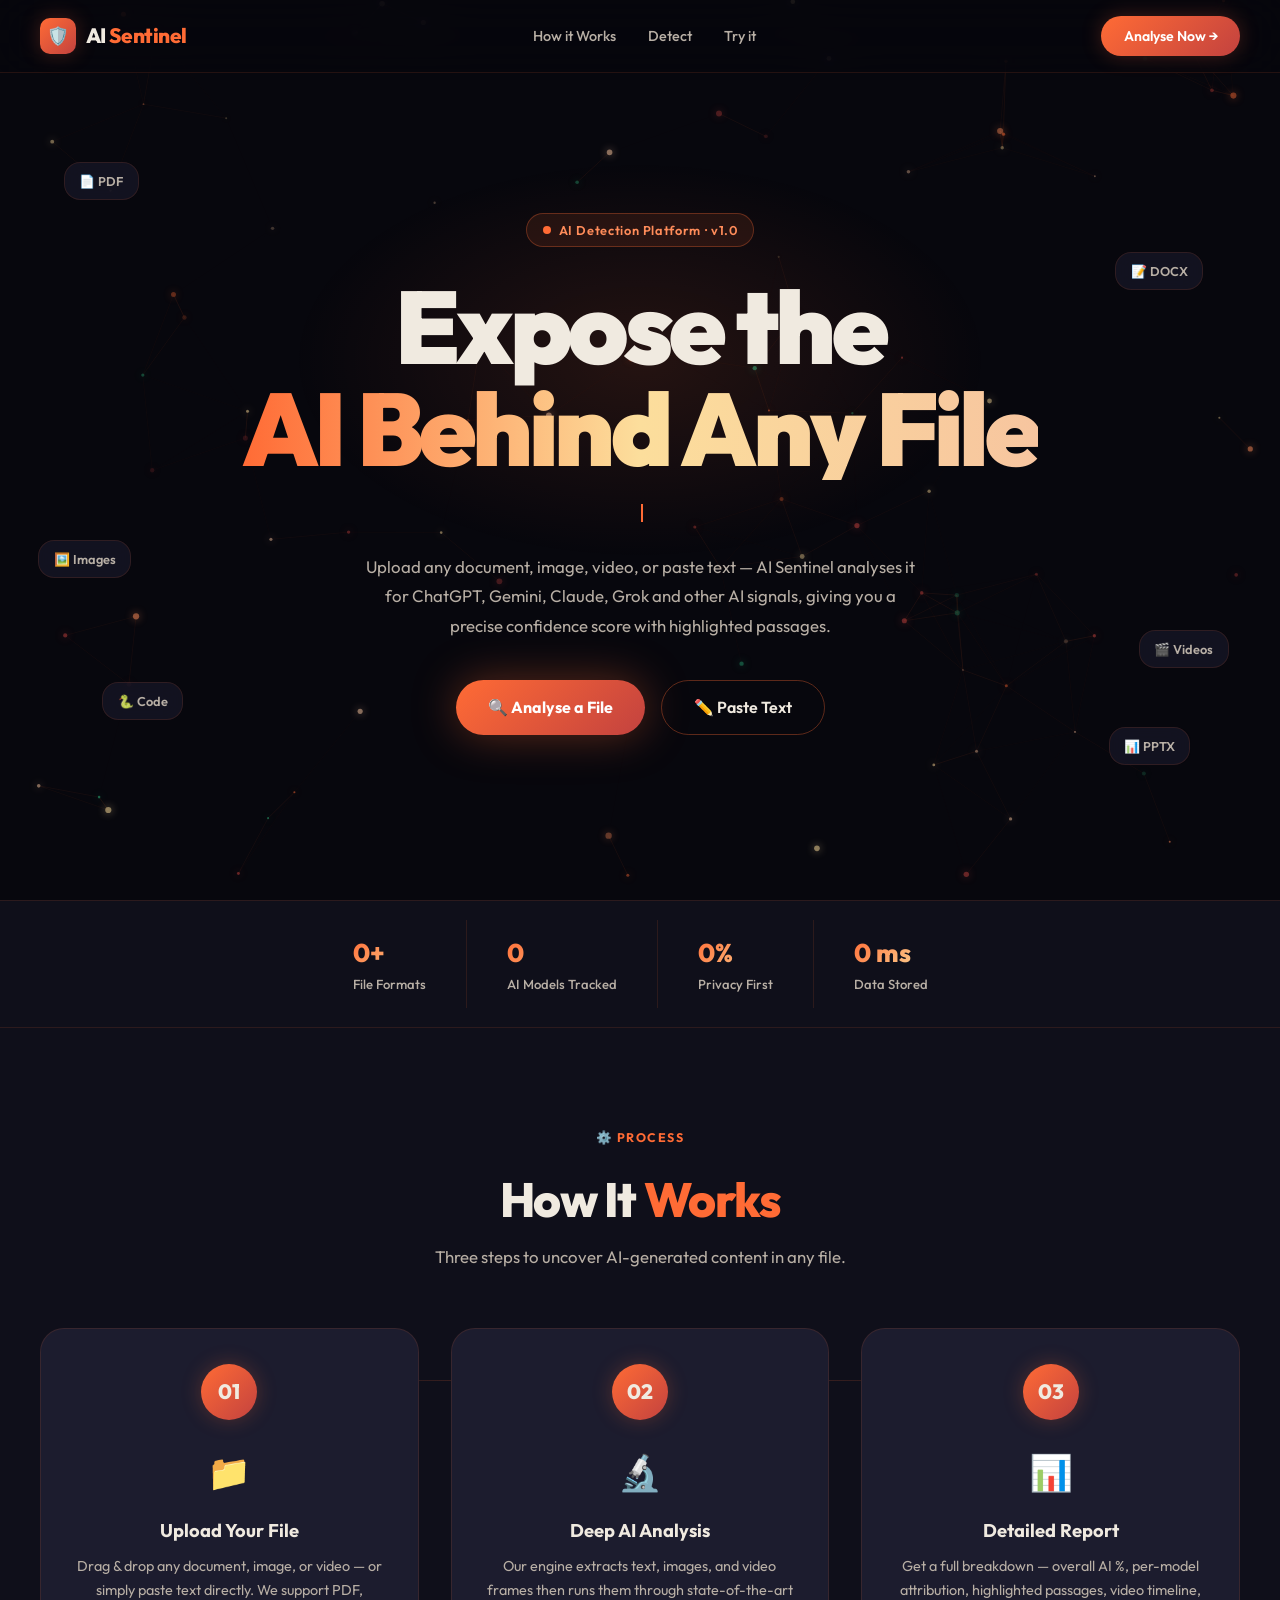
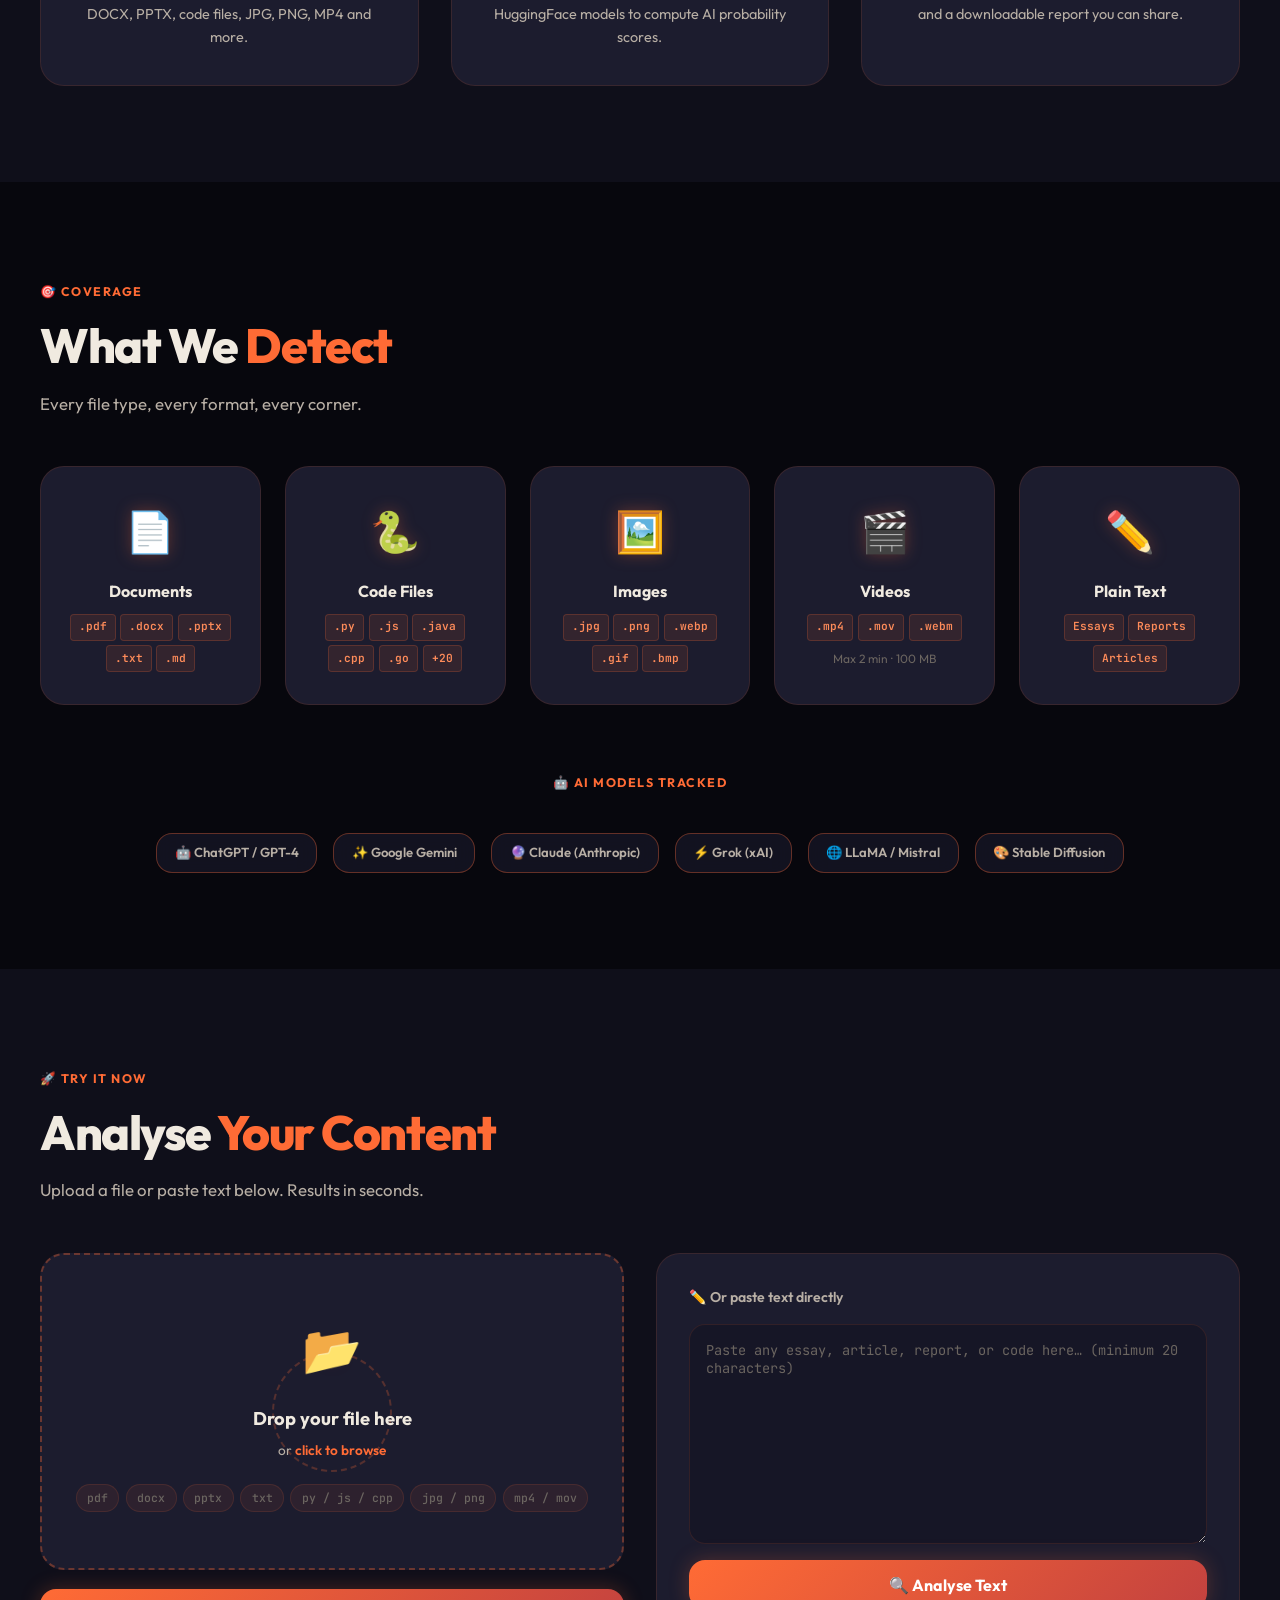
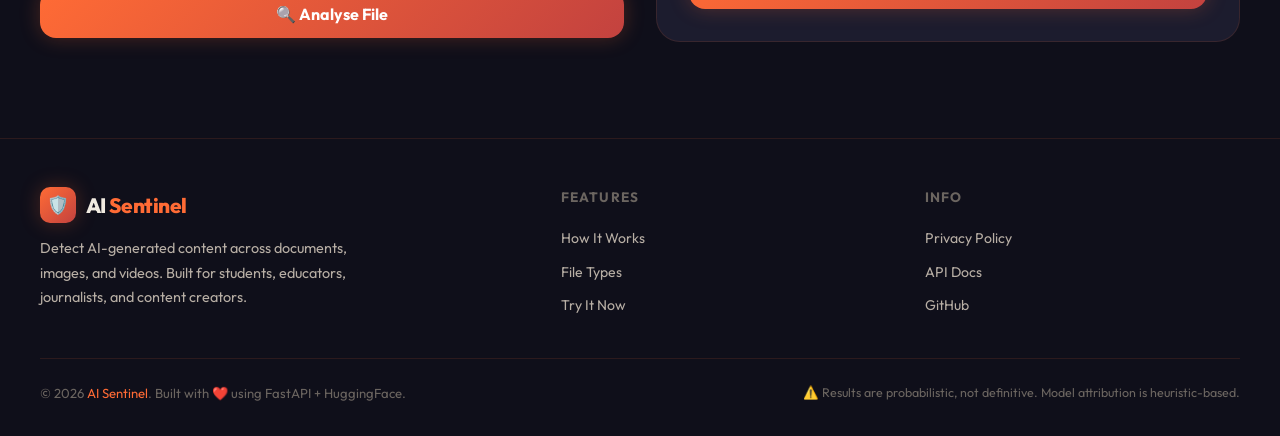
==== commit 9bdd6bcd: "fix: cache-bust all JS files (?v=2) to force fresh load on Vercel" ====
--- a/frontend/index.html
+++ b/frontend/index.html
@@ -310,8 +310,8 @@
   </div>
 </footer>
 
-<script src="js/config.js"></script>
-<script src="js/particles.js"></script>
-<script src="js/main.js"></script>
+<script src="js/config.js?v=2"></script>
+<script src="js/particles.js?v=2"></script>
+<script src="js/main.js?v=2"></script>
 </body>
 </html>
--- a/frontend/css/main.css
+++ b/frontend/css/main.css
@@ -823,15 +823,16 @@
 /* ══════════════════════════════════════════════════════════
    REVEAL (scroll-triggered)
 ══════════════════════════════════════════════════════════ */
-.reveal {
+/* Only hide reveal elements when JS has confirmed it's running */
+body.js-ready .reveal {
   opacity: 0;
   transform: translateY(30px);
   transition: opacity .7s var(--ease), transform .7s var(--ease);
 }
-.reveal.visible { opacity: 1; transform: none; }
-.reveal-left  { opacity: 0; transform: translateX(-40px); transition: opacity .7s var(--ease), transform .7s var(--ease); }
-.reveal-right { opacity: 0; transform: translateX(40px);  transition: opacity .7s var(--ease), transform .7s var(--ease); }
-.reveal-left.visible, .reveal-right.visible { opacity: 1; transform: none; }
+body.js-ready .reveal.visible { opacity: 1; transform: none; }
+body.js-ready .reveal-left  { opacity: 0; transform: translateX(-40px); transition: opacity .7s var(--ease), transform .7s var(--ease); }
+body.js-ready .reveal-right { opacity: 0; transform: translateX(40px);  transition: opacity .7s var(--ease), transform .7s var(--ease); }
+body.js-ready .reveal-left.visible, body.js-ready .reveal-right.visible { opacity: 1; transform: none; }
 
 /* Stagger delays */
 .delay-1 { transition-delay: .1s; }
